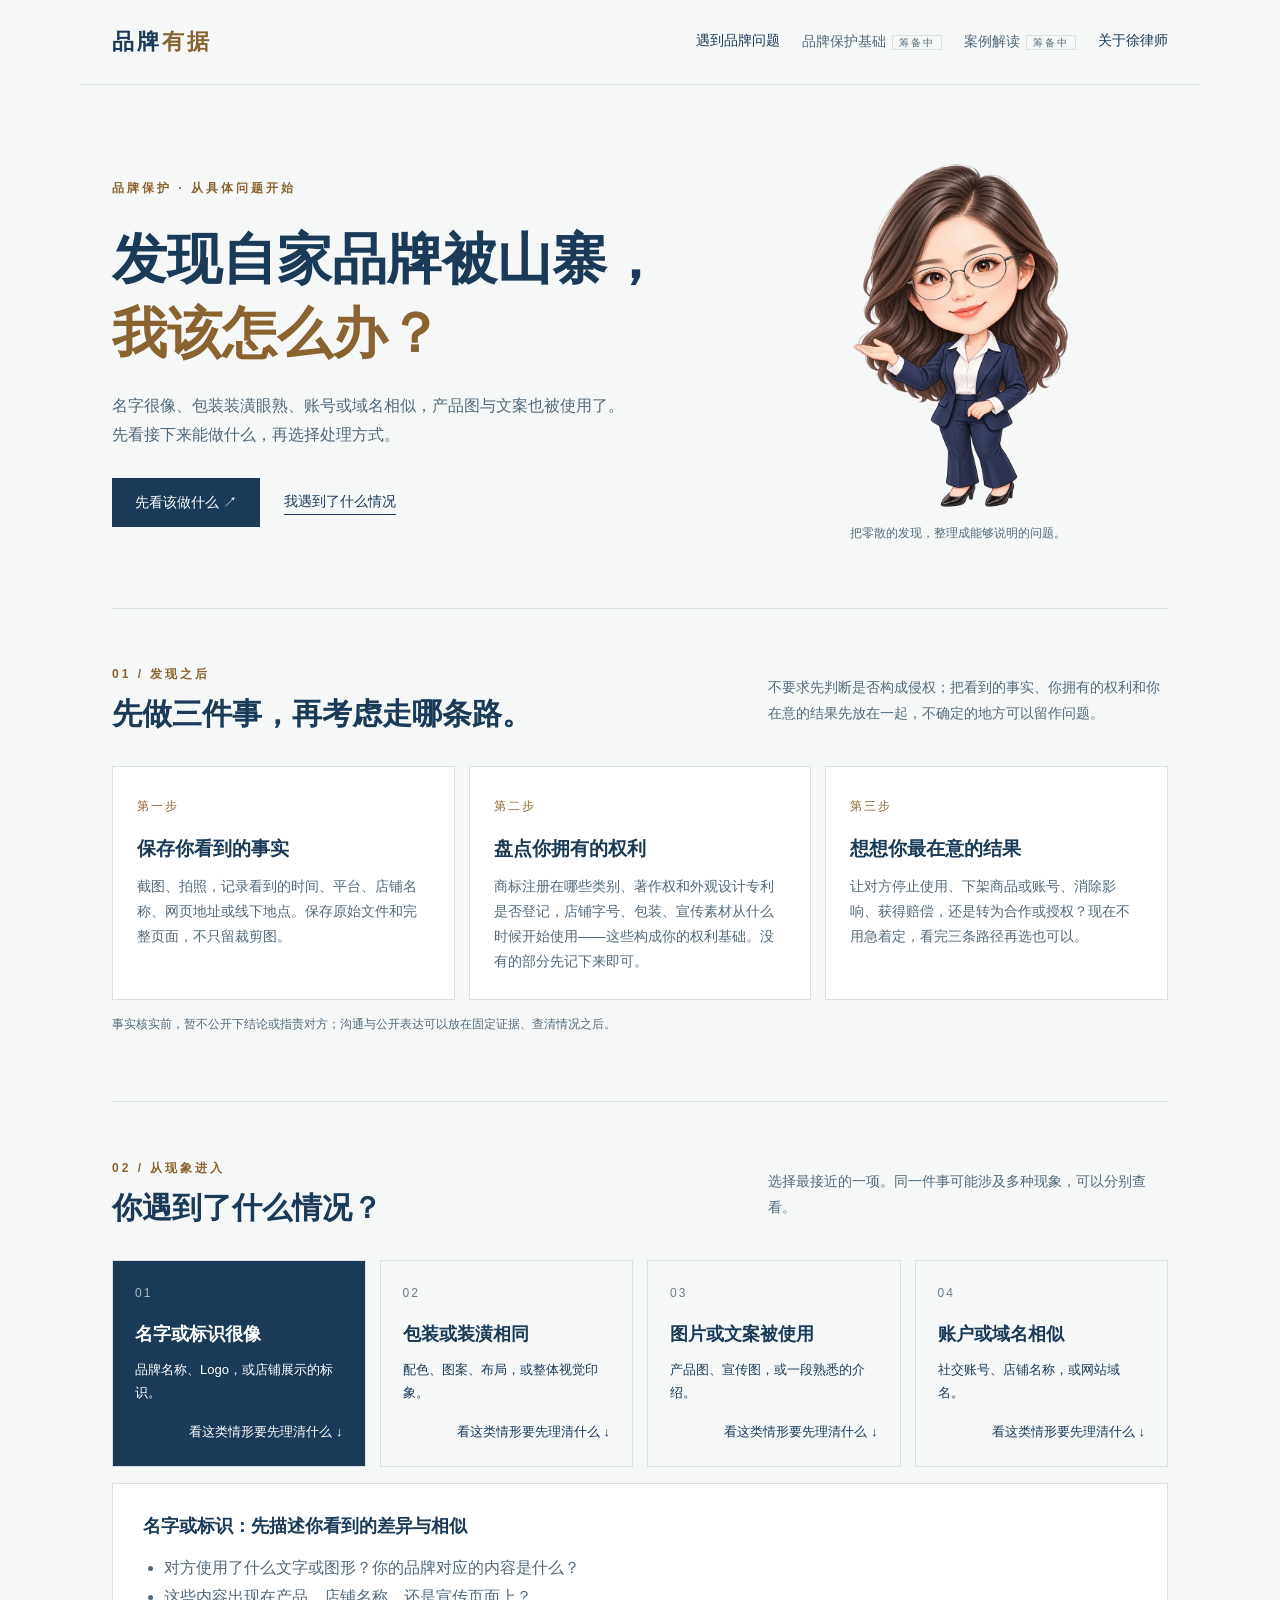
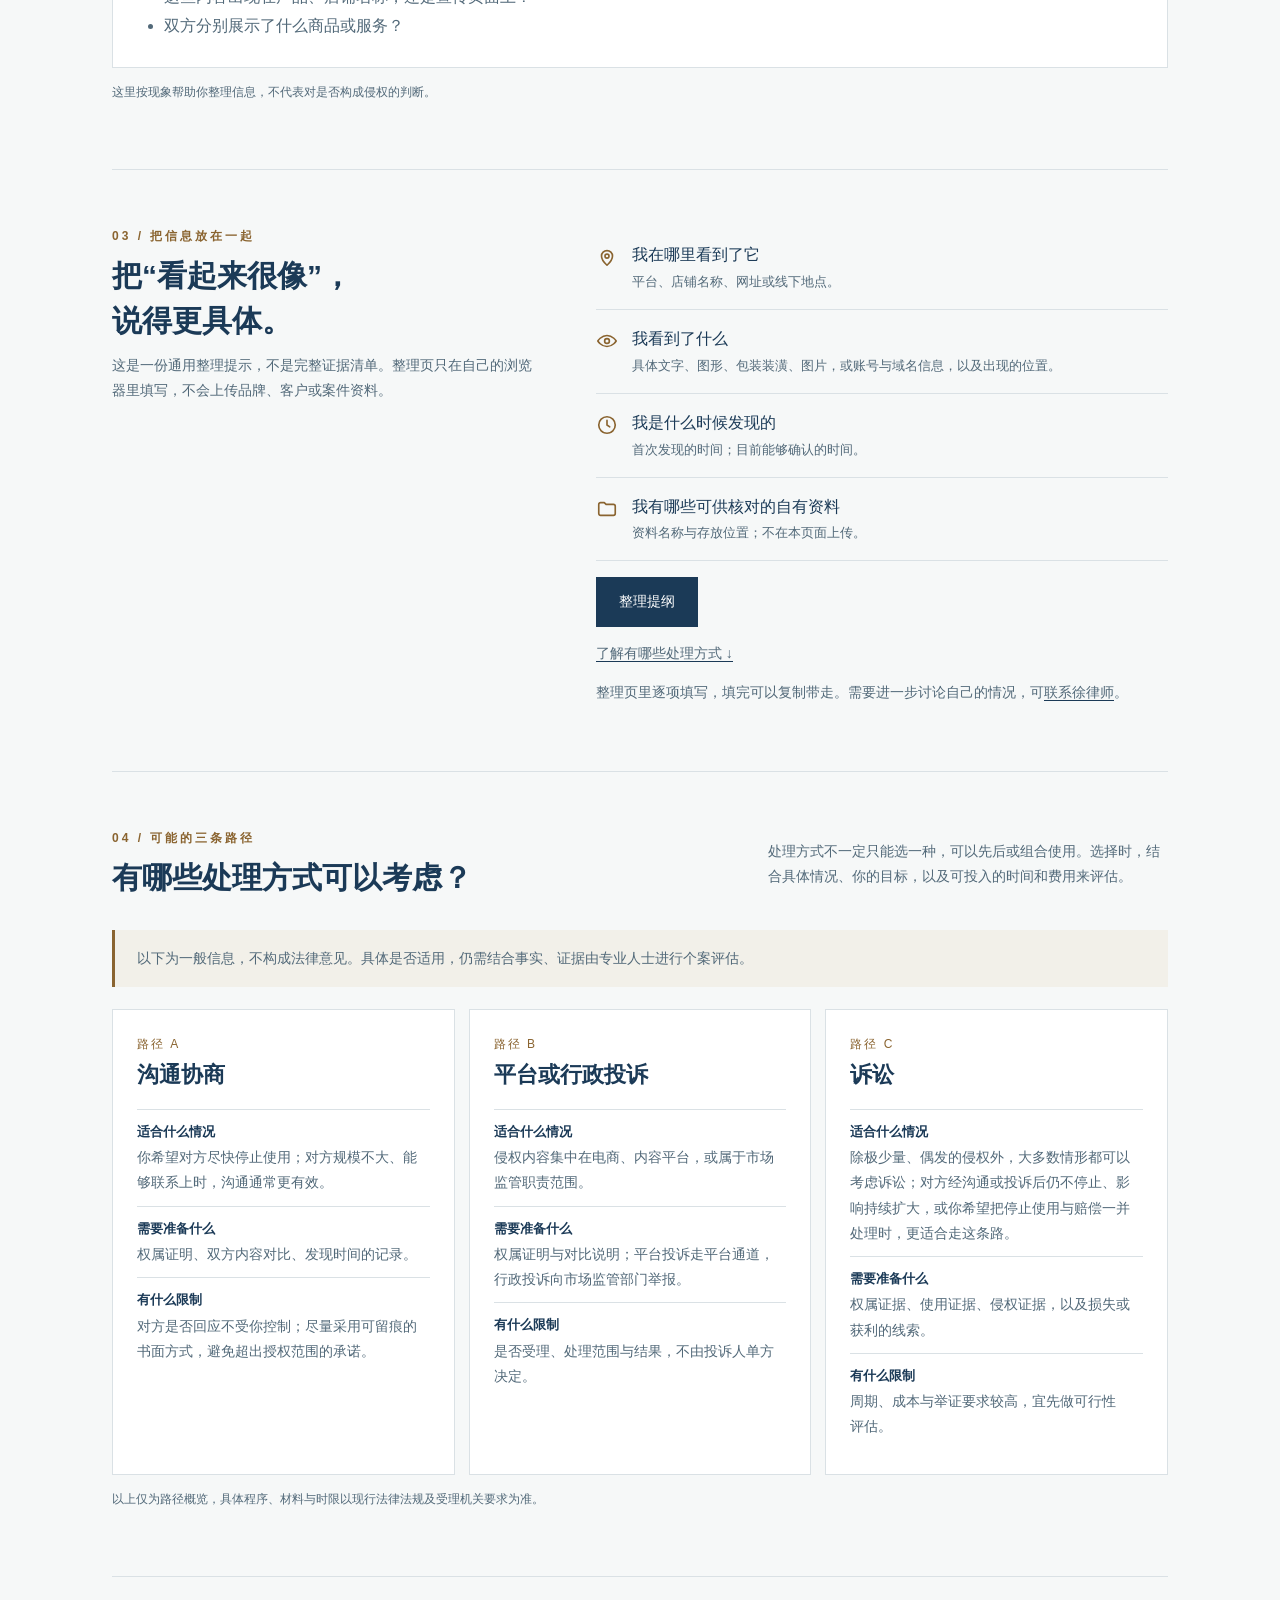
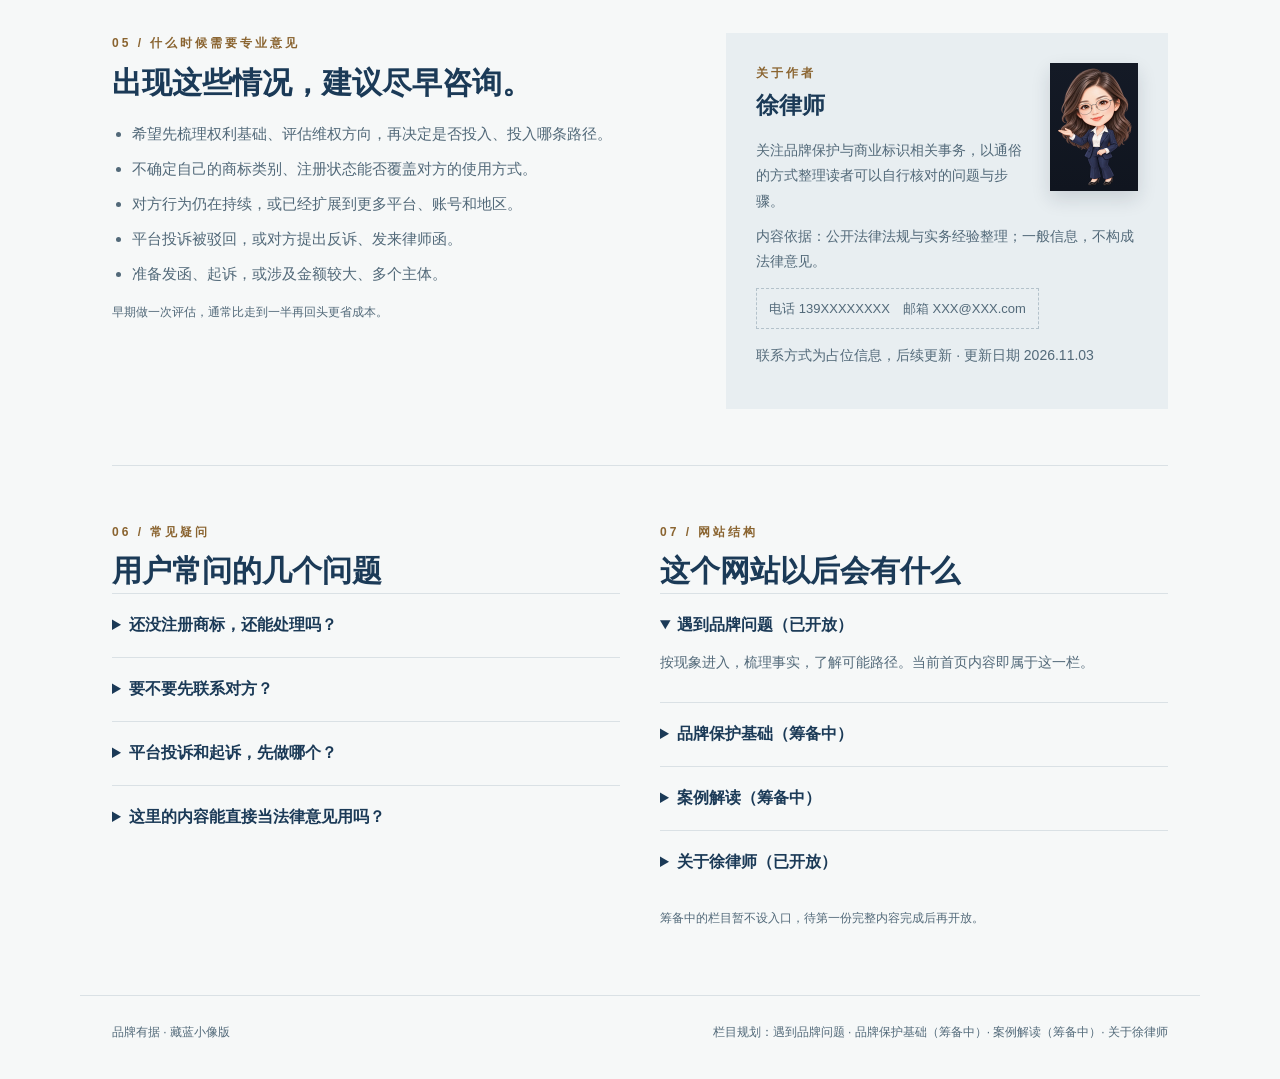
==== b/index.html @ 0e6ad9df "发布品牌有据首页与 A/B 两版" ====
<!doctype html>
<html lang="zh-CN" data-preview-theme="b">
<head>
<meta charset="utf-8"><meta name="viewport" content="width=device-width,initial-scale=1">
<title>品牌有据 · 藏蓝小像版</title>
<meta name="description" content="发现品牌疑似被模仿后，先固定事实、查清权利基础，再了解沟通、投诉与诉讼三条路径，以及何时需要专业意见。">
<link rel="stylesheet" href="../assets/style.css">
<link rel="stylesheet" href="../assets/theme-b.css">
<style>
.hero{position:relative}
.hero::after{content:"";position:absolute;right:4%;top:3%;width:min(46%,540px);aspect-ratio:1;border-radius:50%;background:radial-gradient(circle at 50% 48%,rgba(96,118,104,.18),rgba(96,118,104,.06) 58%,rgba(96,118,104,0) 74%);box-shadow:inset 0 0 0 1px rgba(96,118,104,.13);pointer-events:none}
.hero>div{position:relative;z-index:1}
.hero-figure{display:flex;align-items:flex-start;justify-content:center;gap:24px}
.vertical-motto{writing-mode:vertical-rl;font-family:'SimSun','Songti SC',serif;font-size:14px;letter-spacing:7px;color:var(--soft);opacity:.85;padding-top:18px}
.scroll{position:relative;margin:0;width:100%;max-width:360px;padding:16px 16px 22px;background:linear-gradient(180deg,#efe6d1,#e8dcc3);border:1px solid #cbb994;box-shadow:0 20px 42px rgba(25,61,53,.12)}
.scroll::before,.scroll::after{content:"";position:absolute;left:-11px;right:-11px;height:9px;background:linear-gradient(180deg,#6b5d46,#493e2f);border-radius:1px}
.scroll::before{top:-13px}
.scroll::after{bottom:-13px}
.scroll-art{padding:9px;background:#f8f2e4;border:1px solid rgba(92,74,48,.22);box-shadow:inset 0 0 0 1px rgba(255,255,255,.32)}
.scroll img{display:block;width:100%;height:auto}
.scroll figcaption{font-size:12px;color:#6a5f4c;margin-top:9px;text-align:center;line-height:1.6;letter-spacing:.5px}
.seal{position:absolute;right:-8px;bottom:46px;width:42px;height:42px;background:#a8402f;color:#f7efdf;display:flex;align-items:center;justify-content:center;writing-mode:vertical-rl;font-family:'SimSun',serif;font-size:14px;letter-spacing:2px;line-height:1;transform:rotate(-5deg);box-shadow:inset 0 0 0 2px rgba(247,239,223,.45);opacity:.92}
@media(max-width:700px){
.hero::after{display:none}
.hero-figure{gap:0}
.vertical-motto{display:none}
.scroll{max-width:250px;padding:12px 12px 18px}
.scroll::before,.scroll::after{left:-8px;right:-8px;height:7px}
.scroll::before{top:-10px}
.scroll::after{bottom:-10px}
.scroll-art{padding:7px}
.scroll figcaption{font-size:11px;margin-top:7px}
.seal{width:34px;height:34px;font-size:12px;right:-5px;bottom:38px}
}

/* 一次入场：立轴轻展 → 01 的细线拉开；之后全页静态 */
.hero-figure{filter:drop-shadow(0 18px 30px rgba(25,61,53,.12))}
.scroll{box-shadow:none;animation:unroll .95s ease-in-out both}
.vertical-motto{animation:mottoIn .45s ease-out .55s both}
@keyframes unroll{from{clip-path:inset(-20px -20px 100% -20px)}to{clip-path:inset(-20px)}}
@keyframes mottoIn{from{opacity:0;transform:translateX(6px)}to{opacity:.85;transform:none}}
#first-steps{border-top:0;position:relative}
#first-steps::before{content:"";position:absolute;left:0;right:0;top:0;height:1px;background:var(--line);transform:scaleX(1);transform-origin:left;animation:ruleDraw .55s ease-out .8s both}
@keyframes ruleDraw{from{transform:scaleX(0)}to{transform:scaleX(1)}}

/* B 版章节：沿用最初版的横排编号与栏目名。 */
header,main,footer{max-width:1120px}
.headcol{position:relative}
.secno{display:none}
.eyebrow-no{display:inline}
.section{padding:56px 0}
.sectionhead{margin-bottom:30px}
h2{text-wrap:balance}
.path .criteria li{text-wrap:pretty}
/* 标题首行在窄桌面、宽屏与窄手机上都不折行：左栏固定约 587px */
h1{font-size:clamp(32px,4.3vw,55px)}
@media(max-width:700px){
h1{font-size:clamp(27px,8.3vw,30px)}
}
@media(max-width:700px){
.section{padding:38px 0}
.sectionhead{margin-bottom:24px}
.secno{display:none}
.eyebrow-no{display:inline}
}
@media(prefers-reduced-motion:reduce){
.scroll,.vertical-motto,#first-steps::before{animation:none}
}
@media print{
.scroll{animation:none;clip-path:none}
.vertical-motto{animation:none}
#first-steps::before{animation:none;transform:none}
.about-figure{display:none}
}
/* B 版：保留大头 Q 版比例，以显示高度控制首屏视觉分量。 */
.professional-figure{display:none}
html[data-preview-theme="b"] .hero::after{display:none}
html[data-preview-theme="b"] .hero-figure{display:none}
html[data-preview-theme="b"] .professional-figure{display:flex;flex-direction:column;align-items:center;gap:12px;margin:0;text-align:center}
.professional-figure img{display:block;width:auto;height:350px;max-width:100%;object-fit:contain}
.professional-figure figcaption{max-width:280px;font-size:12px;line-height:1.8;color:var(--soft)}
.about-figure{float:right;width:88px;margin:0 0 15px 18px;padding:4px;background:linear-gradient(180deg,#141a26,#10151f);box-shadow:0 8px 18px rgba(18,37,55,.14)}
.about-figure img{display:block;width:100%;height:auto}
@media(max-width:700px){
  .professional-figure img{height:230px}
  html[data-preview-theme="b"] .professional-figure{gap:8px}
  .professional-figure figcaption{font-size:11px}
  .about-figure{width:72px;margin:0 0 12px 16px}
}
</style>
<noscript><style>.path .needs{display:list-item!important}.pathtoggle{display:none!important}</style></noscript>
</head>
<body id="top" class="has-chapterbar">
<header>
  <a class="logo" href="#top">品牌<i>有据</i></a>
  <nav aria-label="主导航">
    <a class="nav-current" href="#situations">遇到品牌问题</a>
    <span class="navitem">品牌保护基础<span class="tag">筹备中</span></span>
    <span class="navitem">案例解读<span class="tag">筹备中</span></span>
    <a href="#about">关于徐律师</a>
  </nav>
</header>

<main>
<section class="hero">
  <div>
    <div class="eyebrow">品牌保护 · 从具体问题开始</div>
    <h1>发现自家品牌被山寨，<br><span>我该怎么办？</span></h1>
    <p class="intro">名字很像、包装装潢眼熟、账号或域名相似，产品图与文案也被使用了。<br>先看接下来能做什么，再选择处理方式。</p>
    <div class="actions">
      <a class="primary" href="#first-steps">先看该做什么 ↗</a>
      <a class="textlink" href="#situations">我遇到了什么情况</a>
    </div>
  </div>
  <div>
    <figure class="professional-figure">
      <img src="../assets/hero-character-b-glasses-q-v3-preview.webp" width="640" height="960" alt="徐律师的戴眼镜Q版形象，身穿藏蓝职业装，右手掌心向上朝标题方向作引导">
      <figcaption>把零散的发现，整理成能够说明的问题。</figcaption>
    </figure>
    <div class="hero-figure">
      <span class="vertical-motto" aria-hidden="true">先把情况看清楚</span>
      <figure class="scroll">
        <div class="scroll-art">
          <img src="../assets/hero-character-draft.jpg" width="592" height="623" alt="徐律师的Q版形象，托腮坐在书案旁">
        </div>
        <span class="seal" aria-hidden="true">有据</span>
        <figcaption>把零散的发现，整理成能够说明的问题。</figcaption>
      </figure>
    </div>
  </div>
</section>

<nav class="mobilejump" aria-label="页面章节">
  <a href="#first-steps">先做什么</a>
  <a href="#situations">遇到什么</a>
  <a href="#checklist">整理提纲</a>
  <a href="#paths">处理方式</a>
  <a href="#about">联系徐律</a>
</nav>

<section class="section" id="first-steps">
  <div class="sectionhead">
    <div class="headcol"><span class="secno" aria-hidden="true">01</span><div class="eyebrow"><span class="eyebrow-no">01 / </span>发现之后</div><h2>先做三件事，再考虑走哪条路。</h2></div>
    <p>不要求先判断是否构成侵权；把看到的事实、你拥有的权利和你在意的结果先放在一起，不确定的地方可以留作问题。</p>
  </div>
  <div class="steps">
    <div class="step"><span class="num">第一步</span><strong>保存你看到的事实</strong><p>截图、拍照，记录看到的时间、平台、店铺名称、网页地址或线下地点。保存原始文件和完整页面，不只留裁剪图。</p></div>
    <div class="step"><span class="num">第二步</span><strong>盘点你拥有的权利</strong><p>商标注册在哪些类别、著作权和外观设计专利是否登记，店铺字号、包装、宣传素材从什么时候开始使用——这些构成你的权利基础。没有的部分先记下来即可。</p></div>
    <div class="step"><span class="num">第三步</span><strong>想想你最在意的结果</strong><p>让对方停止使用、下架商品或账号、消除影响、获得赔偿，还是转为合作或授权？现在不用急着定，看完三条路径再选也可以。</p></div>
  </div>
  <p class="note">事实核实前，暂不公开下结论或指责对方；沟通与公开表达可以放在固定证据、查清情况之后。</p>
</section>

<section class="section" id="situations">
  <div class="sectionhead">
    <div class="headcol"><span class="secno" aria-hidden="true">02</span><div class="eyebrow"><span class="eyebrow-no">02 / </span>从现象进入</div><h2>你遇到了什么情况？</h2></div>
    <p>选择最接近的一项。同一件事可能涉及多种现象，可以分别查看。</p>
  </div>
  <div class="scenarios" role="group" aria-label="情形选择">
    <button class="scenario" data-key="name" aria-pressed="true" aria-controls="situation-panel"><span class="num">01</span><strong>名字或标识很像</strong><span>品牌名称、Logo，或店铺展示的标识。</span><b>看这类情形要先理清什么 ↓</b></button>
    <button class="scenario" data-key="package" aria-pressed="false" aria-controls="situation-panel"><span class="num">02</span><strong>包装或装潢相同</strong><span>配色、图案、布局，或整体视觉印象。</span><b>看这类情形要先理清什么 ↓</b></button>
    <button class="scenario" data-key="image" aria-pressed="false" aria-controls="situation-panel"><span class="num">03</span><strong>图片或文案被使用</strong><span>产品图、宣传图，或一段熟悉的介绍。</span><b>看这类情形要先理清什么 ↓</b></button>
    <button class="scenario" data-key="account" aria-pressed="false" aria-controls="situation-panel"><span class="num">04</span><strong>账户或域名相似</strong><span>社交账号、店铺名称，或网站域名。</span><b>看这类情形要先理清什么 ↓</b></button>
  </div>
  <div class="panel" id="situation-panel" aria-live="polite">
    <h3 id="panel-title">名字或标识：先描述你看到的差异与相似</h3>
    <ul id="panel-items">
      <li>对方使用了什么文字或图形？你的品牌对应的内容是什么？</li>
      <li>这些内容出现在产品、店铺名称，还是宣传页面上？</li>
      <li>双方分别展示了什么商品或服务？</li>
    </ul>
  </div>
  <p class="note">这里按现象帮助你整理信息，不代表对是否构成侵权的判断。</p>
</section>

<section class="section checklayout" id="checklist">
  <div class="headcol">
    <span class="secno" aria-hidden="true">03</span>
    <div class="eyebrow"><span class="eyebrow-no">03 / </span>把信息放在一起</div>
    <h2>把“看起来很像”，<br>说得更具体。</h2>
    <p>这是一份通用整理提示，不是完整证据清单。整理页只在自己的浏览器里填写，不会上传品牌、客户或案件资料。</p>
  </div>
  <div class="checklist">
    <div class="clue"><svg aria-hidden="true" focusable="false" viewBox="0 0 24 24"><path d="M12 21s-6-5.2-6-10a6 6 0 1 1 12 0c0 4.8-6 10-6 10z"/><circle cx="12" cy="11" r="2.2"/></svg><span>我在哪里看到了它<small>平台、店铺名称、网址或线下地点。</small></span></div>
    <div class="clue"><svg aria-hidden="true" focusable="false" viewBox="0 0 24 24"><path d="M2 12s3.5-6 10-6 10 6 10 6-3.5 6-10 6S2 12 2 12z"/><circle cx="12" cy="12" r="2.6"/></svg><span>我看到了什么<small>具体文字、图形、包装装潢、图片，或账号与域名信息，以及出现的位置。</small></span></div>
    <div class="clue"><svg aria-hidden="true" focusable="false" viewBox="0 0 24 24"><circle cx="12" cy="12" r="9"/><path d="M12 7v5l3 2"/></svg><span>我是什么时候发现的<small>首次发现的时间；目前能够确认的时间。</small></span></div>
    <div class="clue"><svg aria-hidden="true" focusable="false" viewBox="0 0 24 24"><path d="M3 7a2 2 0 0 1 2-2h4l2 2h8a2 2 0 0 1 2 2v8a2 2 0 0 1-2 2H5a2 2 0 0 1-2-2z"/></svg><span>我有哪些可供核对的自有资料<small>资料名称与存放位置；不在本页面上传。</small></span></div>
    <div class="checkactions">
      <a class="primary" href="checklist.html">整理提纲</a>
    </div>
    <p class="note"><a class="textlink" href="#paths">了解有哪些处理方式 ↓</a></p>
    <p class="note">整理页里逐项填写，填完可以复制带走。需要进一步讨论自己的情况，可<a class="textlink" href="#about">联系徐律师</a>。</p>
  </div>
</section>

<section class="section" id="paths">
  <div class="sectionhead">
    <div class="headcol"><span class="secno" aria-hidden="true">04</span><div class="eyebrow"><span class="eyebrow-no">04 / </span>可能的三条路径</div><h2>有哪些处理方式可以考虑？</h2></div>
    <p>处理方式不一定只能选一种，可以先后或组合使用。选择时，结合具体情况、你的目标，以及可投入的时间和费用来评估。</p>
  </div>
  <div class="callout">以下为一般信息，不构成法律意见。具体是否适用，仍需结合事实、证据由专业人士进行个案评估。</div>
  <div class="paths">
    <div class="path">
      <div class="k">路径 A</div><h3>沟通协商</h3>
      <ul class="criteria">
        <li><strong>适合什么情况</strong>你希望对方尽快停止使用；对方规模不大、能够联系上时，沟通通常更有效。</li>
        <li class="needs" id="prep-a"><strong>需要准备什么</strong>权属证明、双方内容对比、发现时间的记录。</li>
        <li><strong>有什么限制</strong>对方是否回应不受你控制；尽量采用可留痕的书面方式，避免超出授权范围的承诺。</li>
      </ul>
      <button class="pathtoggle" type="button" aria-expanded="false" aria-controls="prep-a">查看准备事项</button>
    </div>
    <div class="path">
      <div class="k">路径 B</div><h3>平台或行政投诉</h3>
      <ul class="criteria">
        <li><strong>适合什么情况</strong>侵权内容集中在电商、内容平台，或属于市场监管职责范围。</li>
        <li class="needs" id="prep-b"><strong>需要准备什么</strong>权属证明与对比说明；平台投诉走平台通道，行政投诉向市场监管部门举报。</li>
        <li><strong>有什么限制</strong>是否受理、处理范围与结果，不由投诉人单方决定。</li>
      </ul>
      <button class="pathtoggle" type="button" aria-expanded="false" aria-controls="prep-b">查看准备事项</button>
    </div>
    <div class="path">
      <div class="k">路径 C</div><h3>诉讼</h3>
      <ul class="criteria">
        <li><strong>适合什么情况</strong>除极少量、偶发的侵权外，大多数情形都可以考虑诉讼；对方经沟通或投诉后仍不停止、影响持续扩大，或你希望把停止使用与赔偿一并处理时，更适合走这条路。</li>
        <li class="needs" id="prep-c"><strong>需要准备什么</strong>权属证据、使用证据、侵权证据，以及损失或获利的线索。</li>
        <li><strong>有什么限制</strong>周期、成本与举证要求较高，宜先做可行性评估。</li>
      </ul>
      <button class="pathtoggle" type="button" aria-expanded="false" aria-controls="prep-c">查看准备事项</button>
    </div>
  </div>
  <p class="note">以上仅为路径概览，具体程序、材料与时限以现行法律法规及受理机关要求为准。</p>
</section>

<section class="section lawyer" id="lawyer">
  <div class="headcol">
    <span class="secno" aria-hidden="true">05</span>
    <div class="eyebrow"><span class="eyebrow-no">05 / </span>什么时候需要专业意见</div>
    <h2>出现这些情况，建议尽早咨询。</h2>
    <ul>
      <li>希望先梳理权利基础、评估维权方向，再决定是否投入、投入哪条路径。</li>
      <li>不确定自己的商标类别、注册状态能否覆盖对方的使用方式。</li>
      <li>对方行为仍在持续，或已经扩展到更多平台、账号和地区。</li>
      <li>平台投诉被驳回，或对方提出反诉、发来律师函。</li>
      <li>准备发函、起诉，或涉及金额较大、多个主体。</li>
    </ul>
    <p class="note">早期做一次评估，通常比走到一半再回头更省成本。</p>
  </div>
  <aside class="about" id="about">
    <figure class="about-figure" aria-hidden="true"><img src="../assets/hero-character-b-glasses-q-v3-preview.webp" width="640" height="960" loading="lazy" decoding="async" alt=""></figure>
    <div class="eyebrow">关于作者</div>
    <h3>徐律师</h3>
    <p>关注品牌保护与商业标识相关事务，以通俗的方式整理读者可以自行核对的问题与步骤。</p>
    <p>内容依据：公开法律法规与实务经验整理；一般信息，不构成法律意见。</p>
    <div class="placeholder">电话 139XXXXXXXX　邮箱 XXX@XXX.com</div>
    <p class="note">联系方式为占位信息，后续更新 · 更新日期 2026.11.03</p>
  </aside>
</section>

<section class="section reading" id="faq">
  <div class="headcol">
    <span class="secno" aria-hidden="true">06</span>
    <div class="eyebrow"><span class="eyebrow-no">06 / </span>常见疑问</div>
    <h2>用户常问的几个问题</h2>
    <details><summary>还没注册商标，还能处理吗？</summary><p>可以先固定对方的行为与自己的使用证据。能够主张哪些路径，取决于权利状态和具体事实，建议个案评估后再决定投入。</p></details>
    <details><summary>要不要先联系对方？</summary><p>没有统一答案。先固定证据、弄清权利基础，再决定沟通的方式与顺序，通常比在情绪下先沟通更稳妥。</p></details>
    <details><summary>平台投诉和起诉，先做哪个？</summary><p>不必二选一，也没有固定顺序。平台投诉通常更快，但处理范围有限；诉讼周期更长、成本更高。可以按目标与预算选择，也可以组合使用。</p></details>
    <details><summary>这里的内容能直接当法律意见用吗？</summary><p>不能。这里提供一般信息，用于帮助整理问题；具体判断与行动方案需要结合完整事实与资料。</p></details>
  </div>
  <div class="headcol">
    <span class="secno" aria-hidden="true">07</span>
    <div class="eyebrow"><span class="eyebrow-no">07 / </span>网站结构</div>
    <h2>这个网站以后会有什么</h2>
    <details open><summary>遇到品牌问题（已开放）</summary><p>按现象进入，梳理事实，了解可能路径。当前首页内容即属于这一栏。</p></details>
    <details><summary>品牌保护基础（筹备中）</summary><p>基础概念、日常管理与常见误区，帮助在问题发生前做好准备。</p></details>
    <details><summary>案例解读（筹备中）</summary><p>从公开案例与脱敏事件中理解判断思路，不承担高频资讯更新。</p></details>
    <details><summary>关于徐律师（已开放）</summary><p>作者、专业方向、内容依据与联系方式。</p></details>
    <p class="note">筹备中的栏目暂不设入口，待第一份完整内容完成后再开放。</p>
  </div>
</section>
</main>

<footer>
  <span>品牌有据 · 藏蓝小像版</span>
  <span>栏目规划：遇到品牌问题 · 品牌保护基础（筹备中）· 案例解读（筹备中）· 关于徐律师</span>
</footer>

<script>
const content={
  name:['名字或标识：先描述你看到的差异与相似',['对方使用了什么文字或图形？你的品牌对应的内容是什么？','这些内容出现在产品、店铺名称，还是宣传页面上？','双方分别展示了什么商品或服务？']],
  package:['包装或外观：把具体的相似之处列出来',['你觉得相似的是配色、图案、结构，还是整体布局？','你能否分别找到双方对应的完整展示内容？','相似之处出现在同类产品，还是不同产品上？']],
  image:['图片或文案：被使用的是哪些内容',['你看到的是完整图片、局部裁剪，还是经过修改的版本？','相应图片或文案由谁制作？现有资料能说明哪些情况？','内容出现在哪个页面，周围配有什么说明？']],
  account:['账户或域名：记录名称、平台与地址',['对方使用的账号名称、店铺名称或域名，与你的品牌是什么关系？','该账号或店铺在哪个平台、以什么方式展示和经营？','能否确认账号主体、店铺主体或域名注册信息？']]
};
document.querySelectorAll('.scenario').forEach(button=>button.addEventListener('click',()=>{
  document.querySelectorAll('.scenario').forEach(b=>b.setAttribute('aria-pressed',String(b===button)));
  const [title,items]=content[button.dataset.key];
  document.getElementById('panel-title').textContent=title;
  document.getElementById('panel-items').replaceChildren(...items.map(text=>{const li=document.createElement('li');li.textContent=text;return li;}));
}));
document.querySelectorAll('.pathtoggle').forEach(btn=>btn.addEventListener('click',()=>{
  const open=btn.closest('.path').classList.toggle('open');
  btn.setAttribute('aria-expanded',String(open));
  btn.textContent=open?'收起准备事项':'查看准备事项';
}));
const jumpLinks=[...document.querySelectorAll('.mobilejump a')];
const jumpTargets=jumpLinks.map(a=>document.querySelector(a.getAttribute('href')));
function markJump(){
  const y=scrollY+70;
  let current=-1;
  jumpTargets.forEach((el,i)=>{if(el&&el.getBoundingClientRect().top+scrollY<=y)current=i;});
  jumpLinks.forEach((a,i)=>{
    a.classList.toggle('active',i===current);
    if(i===current)a.setAttribute('aria-current','location');else a.removeAttribute('aria-current');
  });
}
addEventListener('scroll',markJump,{passive:true});
addEventListener('resize',markJump);
markJump();
</script>
</body></html>
---- assets/style.css ----
:root{--paper:#f6f4ee;--ink:#193d35;--soft:#60726a;--line:#d6ddd4;--accent:#bf5e3c;--card:#fffdf7;
--panel:#fff;--illustration:#e6eadd;--illus-shadow:#cbd2c2;--illus-border:#c8d0c4;--rule-soft:#dbe1d5;
--hover:#e9ede2;--about:#e9ede3;--callout:#f0ece2;--draft-bg:#ebe6dc;--draft-ink:#645d51;--placeholder:#b9c2b4}
*{box-sizing:border-box}
html{scroll-behavior:smooth;scroll-padding-top:24px}
body{margin:0;background:var(--paper);color:var(--ink);font-family:'Microsoft YaHei','PingFang SC','Noto Sans SC',sans-serif;line-height:1.8}
a{color:inherit;text-decoration:none}
button,input{font:inherit}
button,a,input{outline-offset:5px}
header{max-width:1200px;margin:auto;padding:22px 32px;display:flex;justify-content:space-between;align-items:center;gap:16px;flex-wrap:wrap;border-bottom:1px solid var(--line)}
.logo{font-size:22px;font-weight:700;letter-spacing:3px}
.logo i{color:var(--accent);font-style:normal}
nav{display:flex;gap:22px;font-size:14px;flex-wrap:wrap;align-items:center}
nav a{border-bottom:1px solid transparent;padding-bottom:2px}
nav a:hover{border-bottom-color:var(--ink)}
.navitem{color:var(--soft);cursor:default}
.tag{font-size:10px;letter-spacing:2px;border:1px solid var(--line);color:var(--soft);padding:1px 6px;margin-left:6px;white-space:nowrap}
main{max-width:1200px;margin:auto;padding:0 32px}
.hero{display:grid;grid-template-columns:1.4fr 1fr;gap:50px;align-items:center;padding:64px 0 56px}
.eyebrow{font-size:12px;letter-spacing:3px;color:var(--accent);font-weight:bold}
h1{font-family:'SimSun','Songti SC','Noto Serif SC',serif;font-size:clamp(35px,4.3vw,60px);font-weight:600;line-height:1.35;letter-spacing:1px;margin:22px 0}
h1 span{color:var(--accent)}
.intro{color:var(--soft);font-size:16px;max-width:560px}
.actions{display:flex;gap:24px;align-items:center;margin-top:28px;flex-wrap:wrap}
.primary{background:var(--ink);color:white;padding:12px 23px;display:inline-block;font-size:14px}
.textlink{font-size:14px;border-bottom:1px solid var(--ink)}
.illustration{position:relative;min-height:310px;background:var(--illustration);padding:30px;display:grid;place-items:center;border-radius:50% 50% 3px 3px}
.sheet{width:235px;background:var(--card);padding:26px;box-shadow:8px 12px 0 var(--illus-shadow);transform:rotate(-5deg);border:1px solid var(--illus-border)}
.sheet small{font-size:10px;letter-spacing:3px}
.sheet strong{display:block;font-family:'SimSun','Songti SC',serif;font-size:28px;margin:12px 0}
.label{display:inline-block;border:1px solid var(--line);padding:3px 10px;font-size:12px;margin:2px 0}
.dots{color:var(--soft);font-size:14px;letter-spacing:6px;margin-top:8px;line-height:1}
.lines{height:45px;margin-top:20px;background:repeating-linear-gradient(transparent 0 12px,var(--rule-soft) 12px 14px)}
.stamp{position:absolute;right:0;bottom:15px;background:var(--accent);color:white;width:110px;height:110px;border-radius:50%;display:grid;place-items:center;text-align:center;line-height:1.5;transform:rotate(10deg);font-family:'SimSun',serif;font-size:22px}
.caption{font-size:12px;color:var(--soft);margin-top:15px}
.section{padding:46px 0;border-top:1px solid var(--line)}
.sectionhead{display:flex;justify-content:space-between;gap:24px;align-items:end;margin-bottom:25px}
h2{font-family:'SimSun','Songti SC','Noto Serif SC',serif;font-size:30px;margin:5px 0 0;line-height:1.5}
h3{font-size:18px}
p{margin:10px 0}
.sectionhead p{font-size:14px;color:var(--soft);max-width:400px}
.steps{display:grid;grid-template-columns:repeat(3,1fr);gap:14px}
.step{background:var(--card);border:1px solid var(--line);padding:24px}
.step .num{font-size:12px;letter-spacing:2px;color:var(--accent)}
.step strong{display:block;font-size:19px;margin:12px 0 8px}
.step p{font-size:14px;color:var(--soft);margin:0}
.scenarios{display:grid;grid-template-columns:repeat(4,1fr);gap:14px}
.scenario{border:1px solid var(--line);background:transparent;text-align:left;padding:22px;cursor:pointer;color:var(--ink);transition:background .15s}
.scenario:hover{background:var(--hover)}
.scenario[aria-pressed=true]{background:var(--ink);color:#fff}
.scenario .num{font-size:12px;opacity:.65;letter-spacing:2px}
.scenario strong{display:block;font-size:18px;margin:14px 0 7px}
.scenario span{font-size:13px;display:block}
.scenario b{display:block;text-align:right;font-weight:400;margin-top:16px;font-size:13px}
.panel{background:var(--panel);border:1px solid var(--line);margin-top:16px;padding:26px 30px}
.panel h3{margin:0 0 12px}
.panel ul{padding-left:21px;color:var(--soft);margin:0}
.note{font-size:12px;color:var(--soft);margin-top:14px}
.checklayout{display:grid;grid-template-columns:1fr 1.35fr;gap:60px}
.checklayout p{color:var(--soft);font-size:14px}
.clue{display:flex;align-items:flex-start;gap:14px;padding:15px 0;border-bottom:1px solid var(--line)}
.clue svg{width:22px;height:22px;flex:0 0 auto;margin-top:5px;color:var(--accent);fill:none;stroke:currentColor;stroke-width:1.8;stroke-linecap:round;stroke-linejoin:round}
.clue small{display:block;color:var(--soft)}
.status{font-size:13px;margin:10px 0 0;color:var(--accent);min-height:1.2em}
.checkactions{display:flex;align-items:center;gap:16px;flex-wrap:wrap;margin-top:16px}
.checkactions .primary{border:0;cursor:pointer}
.linklike{background:none;border:0;padding:0;color:var(--soft);font-size:13px;text-decoration:underline;cursor:pointer}
.copybox{width:100%;margin-top:14px;min-height:180px;padding:12px;border:1px solid var(--line);background:var(--card);color:var(--ink);font-size:13px;line-height:1.7;resize:vertical}
.filltable{width:100%;border-collapse:collapse;margin-top:22px}
.filltable th,.filltable td{border-top:1px solid var(--line);padding:14px 12px;vertical-align:top;text-align:left}
.filltable thead th{font-size:13px;color:var(--soft);font-weight:600;border-bottom:1px solid var(--line)}
.filltable tbody th{width:36%;font-weight:600;font-size:15px}
.filltable tbody th small{display:block;color:var(--soft);font-size:12px;font-weight:400;margin-top:4px}
.filltable textarea{width:100%;min-height:64px;padding:9px 11px;border:1px solid var(--line);background:var(--card);color:var(--ink);font:inherit;line-height:1.7;resize:vertical}
.subpage{max-width:760px;margin:auto;padding:0 32px}
.subpage h1{font-size:clamp(28px,4vw,42px);line-height:1.4;margin:18px 0 14px}
.secondary{border:1px solid var(--ink);padding:11px 22px;display:inline-block;font-size:14px;color:var(--ink)}
.callout{border-left:3px solid var(--accent);background:var(--callout);padding:16px 22px;font-size:14px;color:var(--soft)}
.paths{display:grid;grid-template-columns:repeat(3,1fr);gap:14px;margin-top:22px}
.path{background:var(--card);border:1px solid var(--line);padding:24px}
.path h3{font-family:'SimSun','Songti SC',serif;margin:0 0 4px;font-size:22px}
.path .k{font-size:12px;color:var(--accent);letter-spacing:2px}
.path ul{padding-left:18px;margin:10px 0 0;font-size:14px;color:var(--soft)}
.path ul.criteria{padding-left:0;list-style:none;margin:14px 0 0}
.path ul.criteria li{margin:0;padding:10px 0;border-top:1px solid var(--line)}
.path ul.criteria strong{display:block;color:var(--ink);font-size:13px;font-weight:600;margin-bottom:2px}
.path li{margin:5px 0}
.path p{font-size:14px;color:var(--soft);margin:6px 0}
.lawyer{display:grid;grid-template-columns:1.3fr 1fr;gap:40px;align-items:start}
.lawyer ul{padding-left:20px;color:var(--soft);font-size:15px}
.lawyer li{margin:8px 0}
.reading{display:grid;grid-template-columns:1fr 1fr;gap:40px}
.reading details{border-top:1px solid var(--line);padding:17px 0}
.reading summary{cursor:pointer;font-weight:600}
.reading details p{font-size:14px;color:var(--soft)}
.about{background:var(--about);padding:30px;align-self:start}
.about h3{font-family:'SimSun','Songti SC',serif;font-size:23px;margin:0 0 12px}
.about p{font-size:14px;color:var(--soft)}
.placeholder{border:1px dashed var(--placeholder);padding:8px 12px;font-size:13px;color:var(--soft);display:inline-block;margin-top:4px}
.placeholder a{color:inherit;text-decoration:underline;text-underline-offset:2px}
footer{max-width:1200px;margin:auto;padding:26px 32px 35px;display:flex;justify-content:space-between;gap:20px;flex-wrap:wrap;border-top:1px solid var(--line);font-size:12px;color:var(--soft)}
.draft{padding:7px 15px;background:var(--draft-bg);text-align:center;font-size:12px;color:var(--draft-ink)}
@media(max-width:1000px){.scenarios,.steps,.paths{grid-template-columns:repeat(2,1fr)}}
@media(max-width:700px){
.filltable thead{display:none}
.filltable tbody th,.filltable tbody td{display:block;width:auto}
.filltable tbody th{border-top:1px solid var(--line);padding-bottom:6px}
.filltable tbody td{border-top:0;padding-top:0;padding-bottom:16px}
h1{font-size:30px;letter-spacing:0}
header{padding:18px 20px;gap:10px}
nav{gap:14px;font-size:13px;width:100%}
main{padding:0 20px}
.hero{grid-template-columns:1fr;padding:36px 0;gap:25px}
.illustration{min-height:250px;max-width:330px;width:100%;margin:auto}
.sheet{width:200px;padding:20px}
.stamp{width:90px;height:90px;font-size:18px}
.sectionhead{display:block}
.scenarios,.steps,.paths{grid-template-columns:1fr}
.scenario{padding:18px 22px}
.scenario strong{margin:8px 0}
.scenario b{margin:0}
.checklayout,.lawyer,.reading{grid-template-columns:1fr;gap:24px}
.section{padding:34px 0}
.panel{padding:20px}
footer{display:block;padding:24px 20px}
h2{font-size:26px}
}
@media(prefers-reduced-motion:reduce){html{scroll-behavior:auto}*{transition:none!important}}
@media print{header,nav,.illustration,.actions,.scenario,.draft,footer{display:none}.hero{display:block;padding:15px 0}main{padding:0}.section{padding:15px 0}.checklayout,.lawyer,.reading{display:block}body{background:white}h1{font-size:28px}}

.mobilejump{display:none}
.pathtoggle{display:none}
@media(max-width:700px){
html{scroll-padding-top:0}
.mobilejump{display:flex;position:fixed;left:0;right:0;bottom:0;z-index:60;height:calc(44px + env(safe-area-inset-bottom));padding-bottom:env(safe-area-inset-bottom);background:var(--paper);border-top:1px solid var(--line)}
.mobilejump a{flex:1;display:flex;align-items:center;justify-content:center;font-size:13px;white-space:nowrap;color:var(--soft);border-bottom:2px solid transparent}
.mobilejump a.active{color:var(--accent);border-bottom-color:var(--accent);font-weight:700}
.section,#about{scroll-margin-top:0}
.has-chapterbar{padding-bottom:calc(44px + env(safe-area-inset-bottom))}
.hero{padding:28px 0 30px}
.illustration{min-height:150px;padding:10px;max-width:300px}
.sheet{width:150px;padding:8px 10px;line-height:1.4;box-shadow:4px 5px 0 var(--illus-shadow)}
.sheet small{font-size:7px;line-height:1.6;letter-spacing:1.5px}
.sheet strong{font-size:16px;line-height:1.35;margin:5px 0}
.label{padding:1px 3px;font-size:9px;line-height:1.4;margin:0}
.dots{display:none}
.lines{display:none}
.stamp{width:52px;height:52px;font-size:10px;bottom:2px;line-height:1.35}
.path:not(.open) .needs{display:none}
.pathtoggle{display:flex;align-items:center;width:100%;min-height:44px;margin-top:6px;padding:0;background:none;border:0;color:var(--ink);font-size:14px;text-align:left;text-decoration:underline;cursor:pointer}
header{gap:10px;padding:14px 20px}
.logo{line-height:1.2}
nav{gap:14px;font-size:13px;width:auto}
.nav-current,.navitem{display:none}
}
---- assets/theme-b.css ----
:root{
--paper:#f6f8f8;--ink:#1b3a57;--soft:#526979;--accent:#8a6430;--line:#dae1e5;--card:#ffffff;
--panel:#ffffff;--illustration:#e5ebee;--illus-shadow:#c7d2d8;--illus-border:#c2cdd4;--rule-soft:#d8e0e5;
--hover:#e8eef1;--about:#e8eef1;--callout:#f2f0e9;--draft-bg:#e9edf0;--draft-ink:#4f5d68;--placeholder:#b4c2cb}

h1,h2,.sheet strong,.path h3,.about h3,.stamp{font-family:'Microsoft YaHei','PingFang SC','Noto Sans SC',sans-serif}
h1{font-weight:700;letter-spacing:0}
h2{font-weight:700;letter-spacing:0}
.path h3,.about h3,.sheet strong{font-weight:700}
.illustration{border-radius:3px}
@media(min-width:701px){
.hero{padding:76px 0 64px}
.section{padding:54px 0}
}
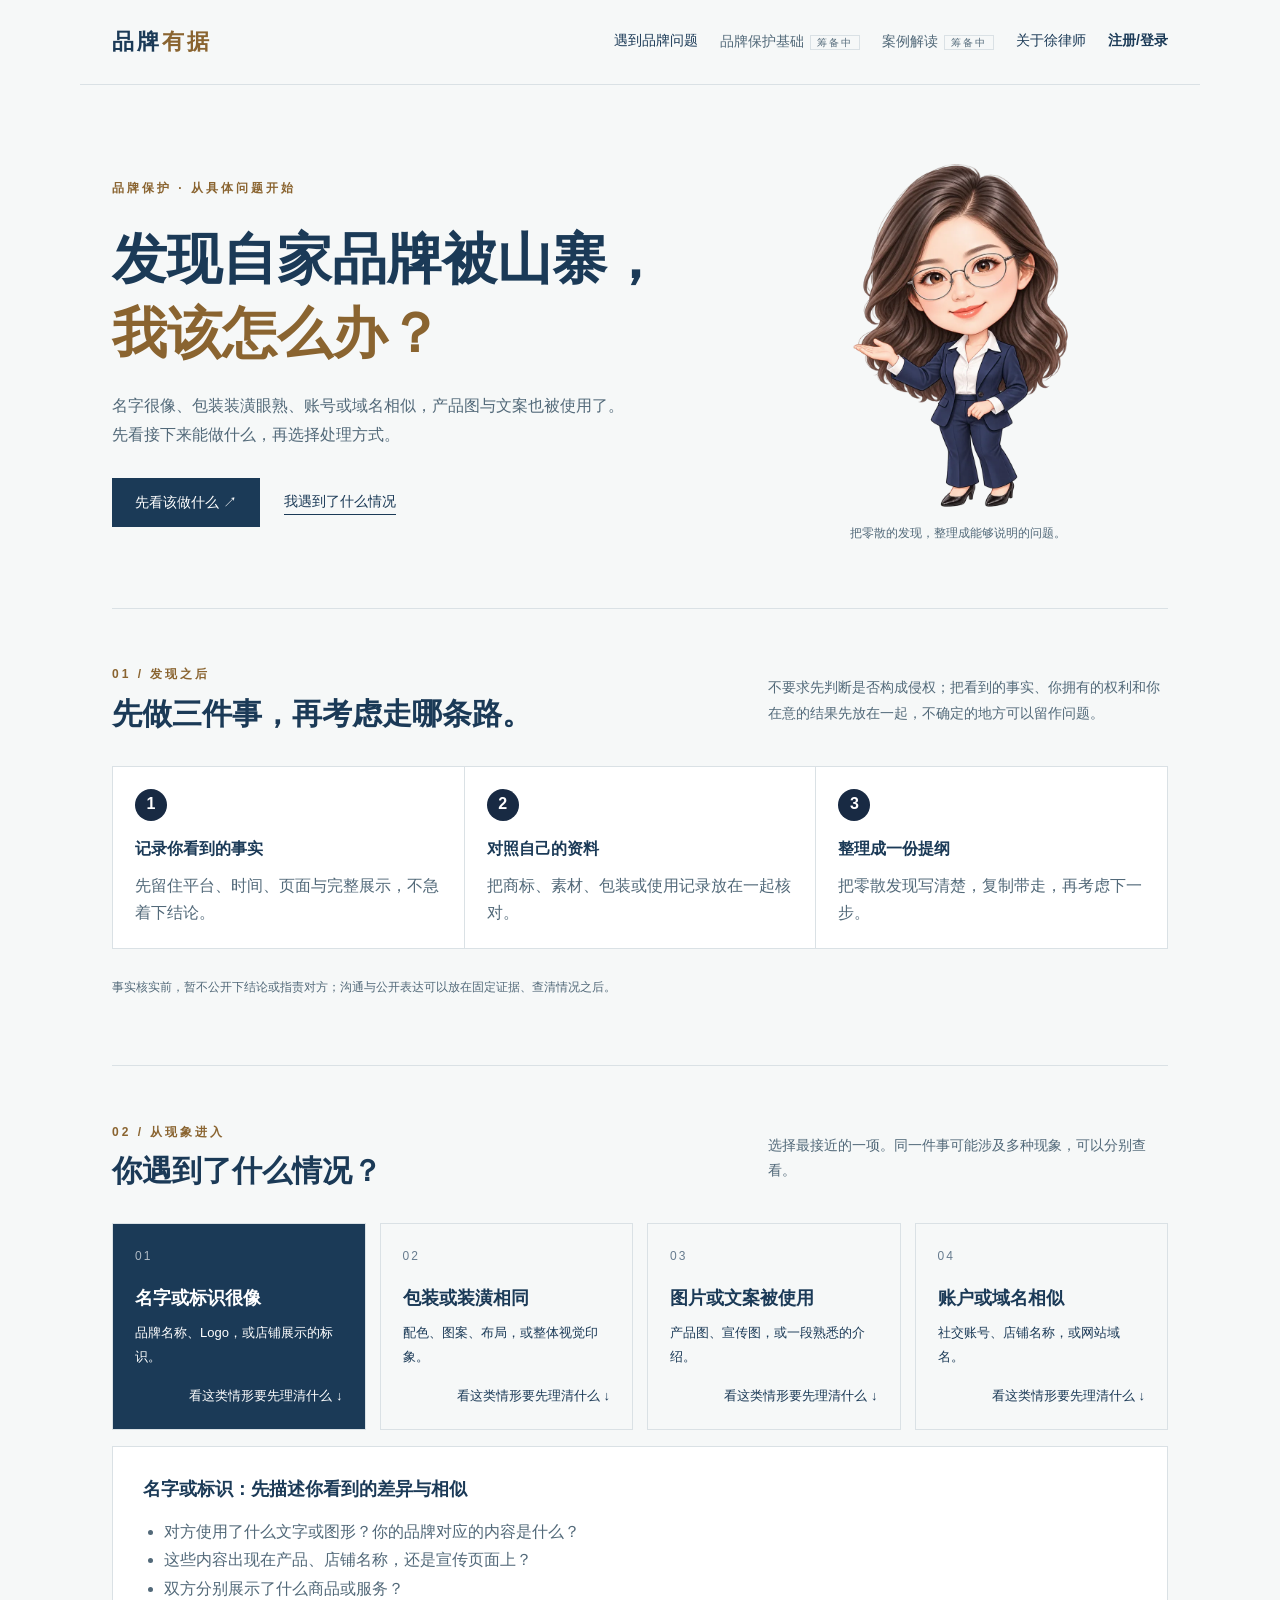
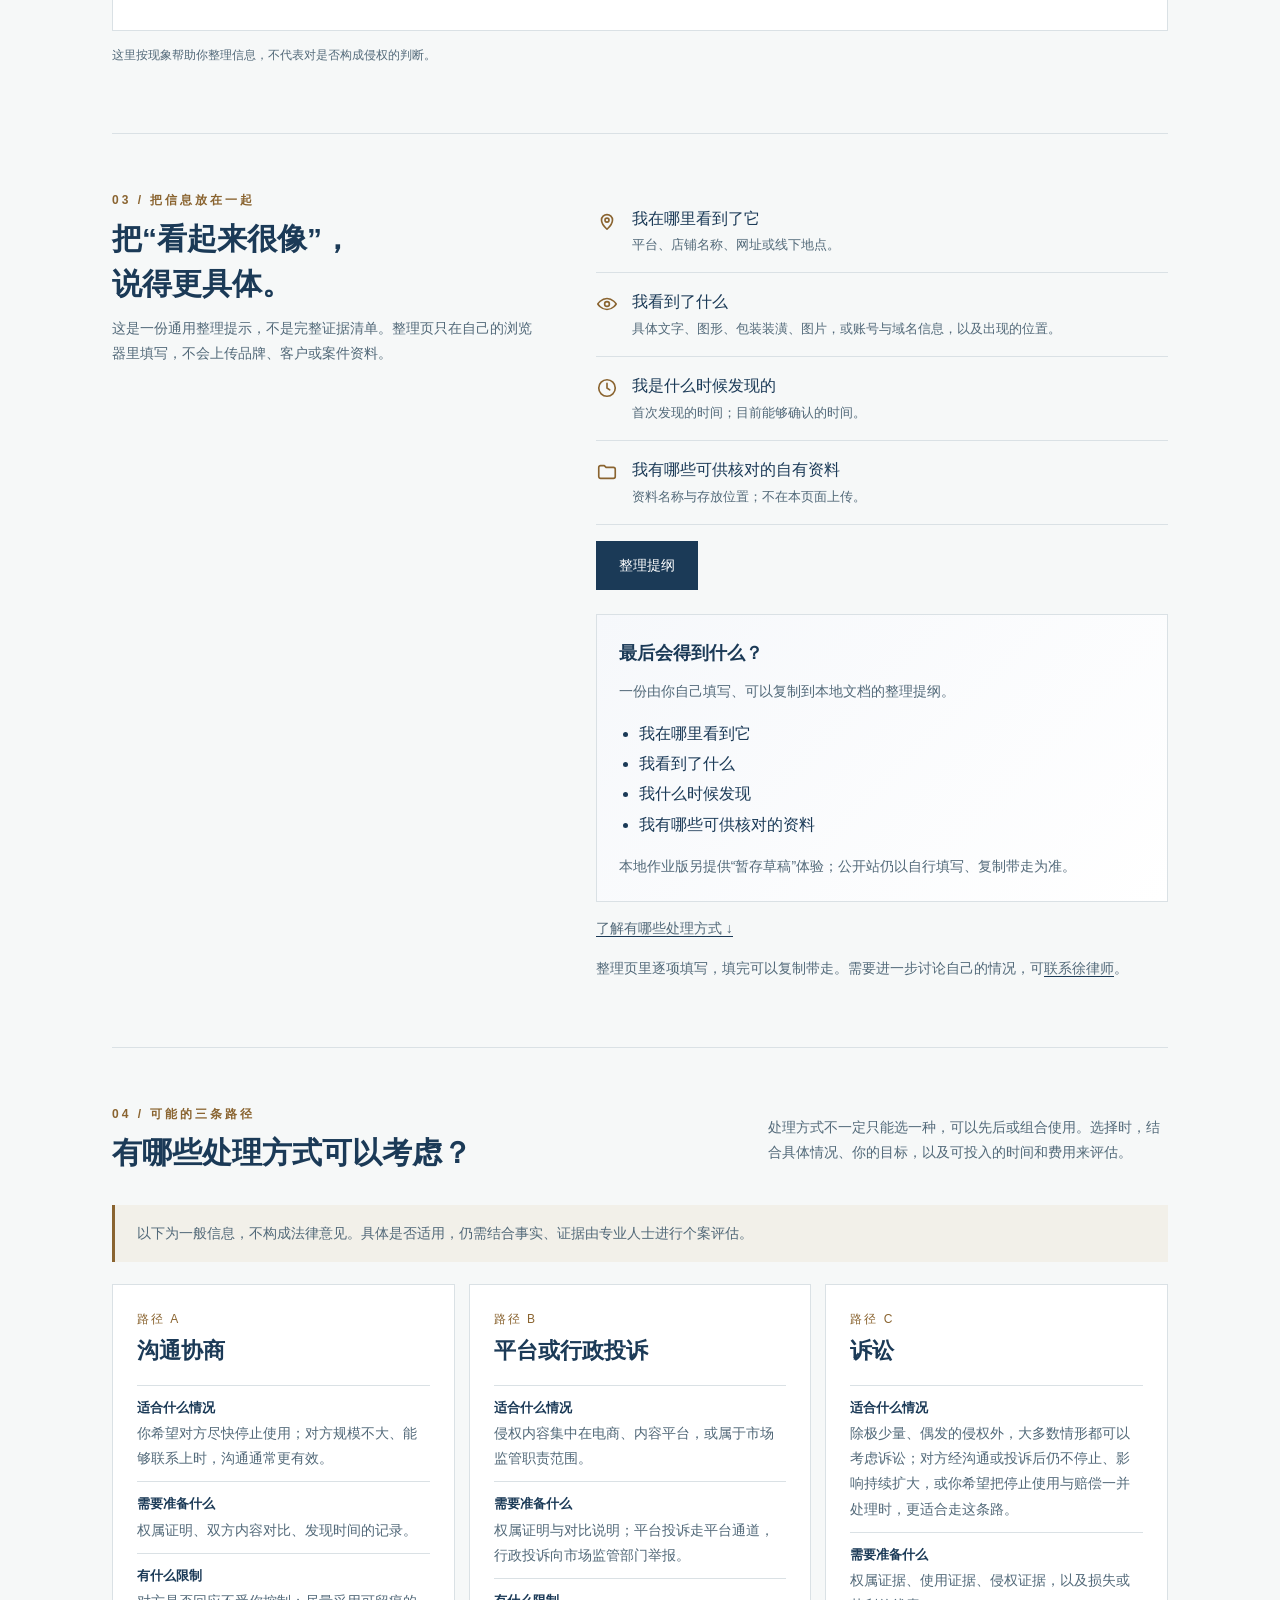
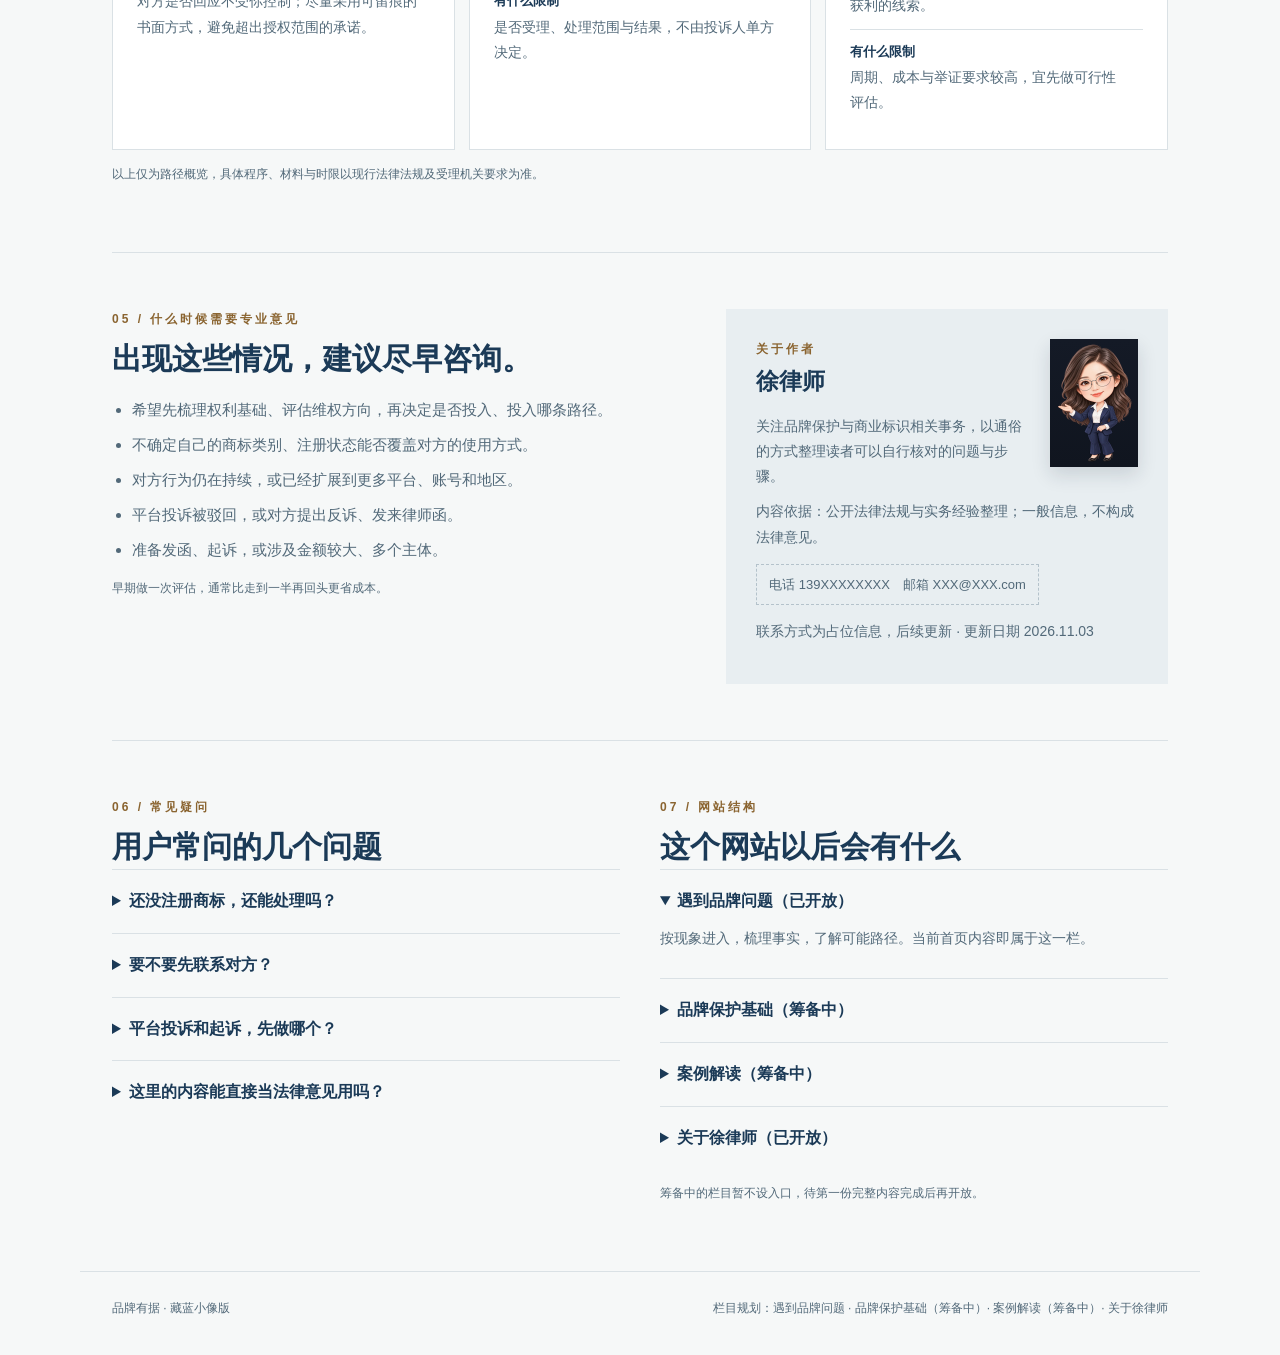
==== commit 0ff43069: "新增登录原型与确认密码校验" ====
--- a/b/index.html
+++ b/b/index.html
@@ -6,6 +6,7 @@
 <meta name="description" content="发现品牌疑似被模仿后，先固定事实、查清权利基础，再了解沟通、投诉与诉讼三条路径，以及何时需要专业意见。">
 <link rel="stylesheet" href="../assets/style.css">
 <link rel="stylesheet" href="../assets/theme-b.css">
+<link rel="stylesheet" href="../assets/local-prototype.css">
 <style>
 .hero{position:relative}
 .hero::after{content:"";position:absolute;right:4%;top:3%;width:min(46%,540px);aspect-ratio:1;border-radius:50%;background:radial-gradient(circle at 50% 48%,rgba(96,118,104,.18),rgba(96,118,104,.06) 58%,rgba(96,118,104,0) 74%);box-shadow:inset 0 0 0 1px rgba(96,118,104,.13);pointer-events:none}
@@ -98,6 +99,13 @@
     <span class="navitem">品牌保护基础<span class="tag">筹备中</span></span>
     <span class="navitem">案例解读<span class="tag">筹备中</span></span>
     <a href="#about">关于徐律师</a>
+    <span class="account-menu" data-account-menu>
+      <a class="account-link" data-login-link href="login.html">注册/登录</a>
+      <button class="account-trigger hidden" data-account-trigger type="button" aria-expanded="false"></button>
+      <span class="account-dropdown hidden" data-account-panel>
+        <a href="#about">联系徐律师</a><button type="button" data-logout-button>退出登录</button>
+      </span>
+    </span>
   </nav>
 </header>
 
@@ -143,10 +151,10 @@
     <div class="headcol"><span class="secno" aria-hidden="true">01</span><div class="eyebrow"><span class="eyebrow-no">01 / </span>发现之后</div><h2>先做三件事，再考虑走哪条路。</h2></div>
     <p>不要求先判断是否构成侵权；把看到的事实、你拥有的权利和你在意的结果先放在一起，不确定的地方可以留作问题。</p>
   </div>
-  <div class="steps">
-    <div class="step"><span class="num">第一步</span><strong>保存你看到的事实</strong><p>截图、拍照，记录看到的时间、平台、店铺名称、网页地址或线下地点。保存原始文件和完整页面，不只留裁剪图。</p></div>
-    <div class="step"><span class="num">第二步</span><strong>盘点你拥有的权利</strong><p>商标注册在哪些类别、著作权和外观设计专利是否登记，店铺字号、包装、宣传素材从什么时候开始使用——这些构成你的权利基础。没有的部分先记下来即可。</p></div>
-    <div class="step"><span class="num">第三步</span><strong>想想你最在意的结果</strong><p>让对方停止使用、下架商品或账号、消除影响、获得赔偿，还是转为合作或授权？现在不用急着定，看完三条路径再选也可以。</p></div>
+  <div class="journey" aria-label="整理路径">
+    <div class="journey-step"><i>1</i><b>记录你看到的事实</b><span>先留住平台、时间、页面与完整展示，不急着下结论。</span></div>
+    <div class="journey-step"><i>2</i><b>对照自己的资料</b><span>把商标、素材、包装或使用记录放在一起核对。</span></div>
+    <div class="journey-step"><i>3</i><b>整理成一份提纲</b><span>把零散发现写清楚，复制带走，再考虑下一步。</span></div>
   </div>
   <p class="note">事实核实前，暂不公开下结论或指责对方；沟通与公开表达可以放在固定证据、查清情况之后。</p>
 </section>
@@ -187,6 +195,12 @@
     <div class="clue"><svg aria-hidden="true" focusable="false" viewBox="0 0 24 24"><path d="M3 7a2 2 0 0 1 2-2h4l2 2h8a2 2 0 0 1 2 2v8a2 2 0 0 1-2 2H5a2 2 0 0 1-2-2z"/></svg><span>我有哪些可供核对的自有资料<small>资料名称与存放位置；不在本页面上传。</small></span></div>
     <div class="checkactions">
       <a class="primary" href="checklist.html">整理提纲</a>
+    </div>
+    <div class="outline-preview">
+      <h3>最后会得到什么？</h3>
+      <p>一份由你自己填写、可以复制到本地文档的整理提纲。</p>
+      <ul><li>我在哪里看到它</li><li>我看到了什么</li><li>我什么时候发现</li><li>我有哪些可供核对的资料</li></ul>
+      <p class="note">本地作业版另提供“暂存草稿”体验；公开站仍以自行填写、复制带走为准。</p>
     </div>
     <p class="note"><a class="textlink" href="#paths">了解有哪些处理方式 ↓</a></p>
     <p class="note">整理页里逐项填写，填完可以复制带走。需要进一步讨论自己的情况，可<a class="textlink" href="#about">联系徐律师</a>。</p>
@@ -284,6 +298,7 @@
   <span>栏目规划：遇到品牌问题 · 品牌保护基础（筹备中）· 案例解读（筹备中）· 关于徐律师</span>
 </footer>
 
+<script src="../assets/local-auth.js"></script>
 <script>
 const content={
   name:['名字或标识：先描述你看到的差异与相似',['对方使用了什么文字或图形？你的品牌对应的内容是什么？','这些内容出现在产品、店铺名称，还是宣传页面上？','双方分别展示了什么商品或服务？']],
@@ -316,5 +331,6 @@
 addEventListener('scroll',markJump,{passive:true});
 addEventListener('resize',markJump);
 markJump();
+updateLocalAccountLink();
 </script>
 </body></html>
--- a/assets/local-prototype.css
+++ b/assets/local-prototype.css
@@ -0,0 +1,9 @@
+.prototype-note{margin:18px 0;padding:12px 14px;border-left:3px solid var(--accent,#a8402f);background:#f4f1eb;color:var(--ink,#172235);font-size:14px;line-height:1.7}
+.account-link{font-weight:700;color:var(--ink,#172235)}
+.account-menu{position:relative;display:inline-flex;align-items:center}.account-trigger{border:0;background:transparent;color:#182a43;font:inherit;font-weight:800;cursor:pointer}.account-trigger::after{content:'⌄';margin-left:6px;color:#9a7135;font-size:14px}.account-dropdown{position:absolute;z-index:10;right:0;top:calc(100% + 10px);min-width:136px;padding:7px;background:#fff;border:1px solid #d7dfe7;box-shadow:0 10px 24px rgba(18,37,55,.14)}.account-dropdown a,.account-dropdown button{display:block;width:100%;padding:9px 10px;border:0;background:#fff;color:#263d59;text-align:left;font:inherit;font-size:14px;cursor:pointer;white-space:nowrap}.account-dropdown a:hover,.account-dropdown button:hover{background:#f1f4f7}.account-menu:not(.open) .account-dropdown{display:none}
+.journey{display:grid;grid-template-columns:repeat(3,1fr);gap:1px;margin:28px 0;background:var(--line,#d7dbe0);border:1px solid var(--line,#d7dbe0)}
+.journey-step{padding:22px;background:#fff}.journey-step b{display:block;margin-bottom:8px;font-size:16px}.journey-step span{display:block;color:var(--soft,#586577);line-height:1.7}.journey-step i{display:grid;place-items:center;width:32px;height:32px;margin-bottom:14px;border-radius:50%;background:#182a43;color:#fff;font-style:normal;font-weight:700}
+.outline-preview{margin-top:24px;padding:22px;border:1px solid var(--line,#d7dbe0);background:linear-gradient(135deg,#f6f8fb,#fff)}.outline-preview h3{margin:0 0 8px}.outline-preview ul{margin:14px 0;padding-left:20px;line-height:1.9}.outline-preview .note{margin-bottom:0}
+.auth-page{min-height:100vh;background:linear-gradient(120deg,#16283e 0 16%,#edf0ed 16% 84%,#dce7e3 84%);display:grid;place-items:center;padding:28px}.auth-shell{width:min(100%,680px)}.auth-card{padding:46px 58px 28px;border-radius:20px;background:#fff;box-shadow:0 26px 70px rgba(9,22,37,.28)}.brand-lockup{display:inline-block;color:#182a43;font-size:34px;font-weight:800;letter-spacing:-2px;text-decoration:none}.brand-lockup i{color:#a8402f;font-style:normal}.auth-copy{margin:46px 0 24px}.auth-copy h1{margin:7px 0 10px;font-size:28px}.auth-copy p{margin:0;color:#536174;line-height:1.75}.auth-tabs{display:grid;grid-template-columns:1fr 1fr;gap:0;margin:0 0 22px;padding:5px;border-radius:12px;background:#edf0f3}.auth-tab{border:0;border-radius:8px;padding:14px 16px;background:transparent;color:#687484;font:inherit;font-size:18px;font-weight:700;cursor:pointer}.auth-tab.active{background:#fff;color:#182a43;box-shadow:0 2px 8px rgba(18,37,55,.08)}.auth-form{display:grid;gap:18px}.auth-form label{display:grid;gap:8px;color:#182a43;font-size:16px;font-weight:700}.auth-form input{width:100%;padding:16px;border:1px solid #c7d0db;border-radius:8px;background:#fff;color:#182a43;font:inherit;font-size:17px}.auth-form input:focus{outline:3px solid rgba(168,64,47,.18);border-color:#a8402f}.auth-submit{border:0;border-radius:8px;padding:16px;background:#182a43;color:#fff;font:inherit;font-size:18px;font-weight:700;cursor:pointer}.auth-submit:hover{background:#23476b}.auth-message{min-height:24px;margin:0 0 10px;color:#9f2017;font-weight:700}.auth-message.success{color:#176941}.auth-footer{display:flex;gap:8px;justify-content:center;margin:34px 0 0;color:#748092;font-size:13px}.auth-footer a{color:#365d85;font-weight:700}.hidden{display:none!important}
+.draft-summary{padding:24px;border:1px solid var(--line,#d7dbe0);background:#fff}.draft-summary dl{display:grid;grid-template-columns:130px 1fr;gap:12px;margin:20px 0}.draft-summary dt{font-weight:700}.draft-summary dd{margin:0;white-space:pre-wrap}.local-actions{display:flex;gap:12px;align-items:center;flex-wrap:wrap;margin-top:22px}.secondary-button{padding:11px 16px;border:1px solid #182a43;background:#fff;color:#182a43;font:inherit;font-weight:700;cursor:pointer}
+@media (max-width:680px){.journey{grid-template-columns:1fr}.draft-summary dl{grid-template-columns:1fr;gap:4px}.draft-summary dd{margin-bottom:12px}.auth-page{padding:16px;background:#edf0ed}.auth-card{padding:32px 24px 24px;border-radius:14px}.brand-lockup{font-size:30px}.auth-copy{margin:34px 0 20px}.auth-copy h1{font-size:24px}.auth-tab{font-size:16px}.auth-footer{flex-wrap:wrap}}
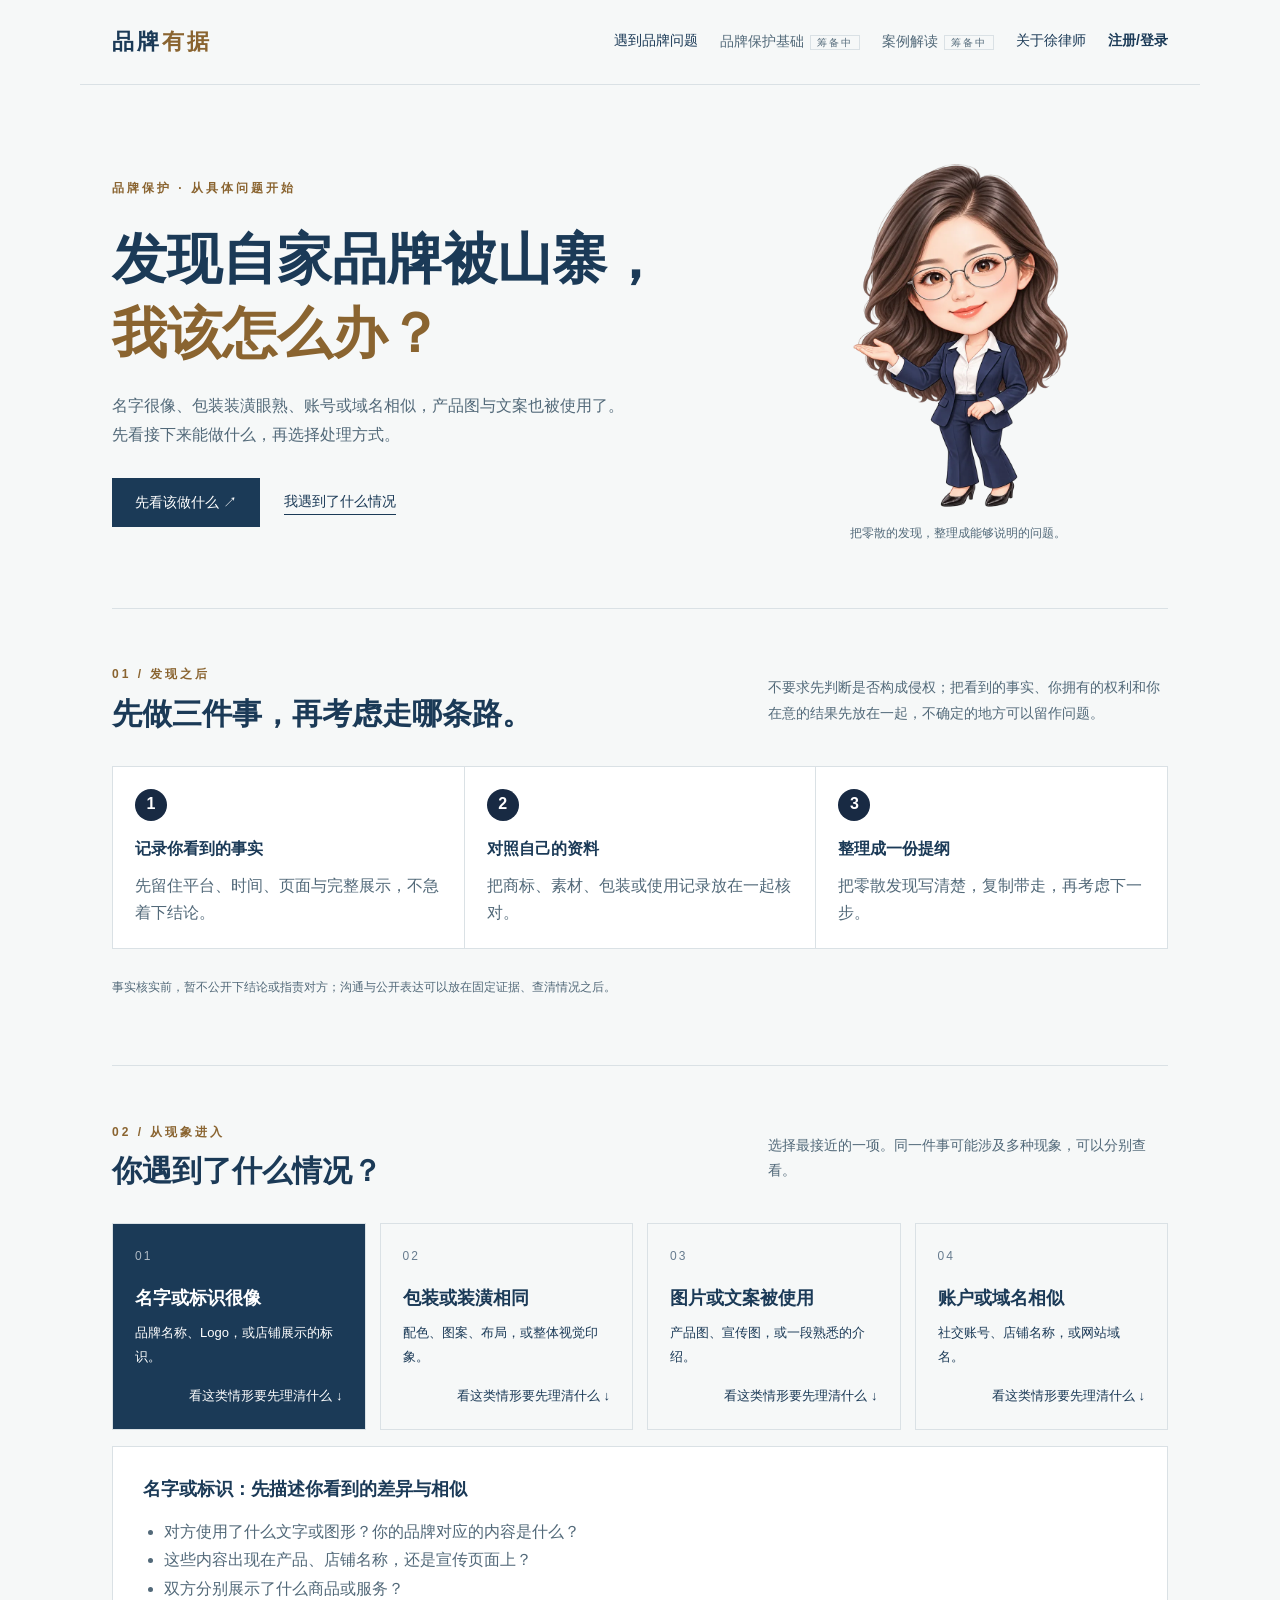
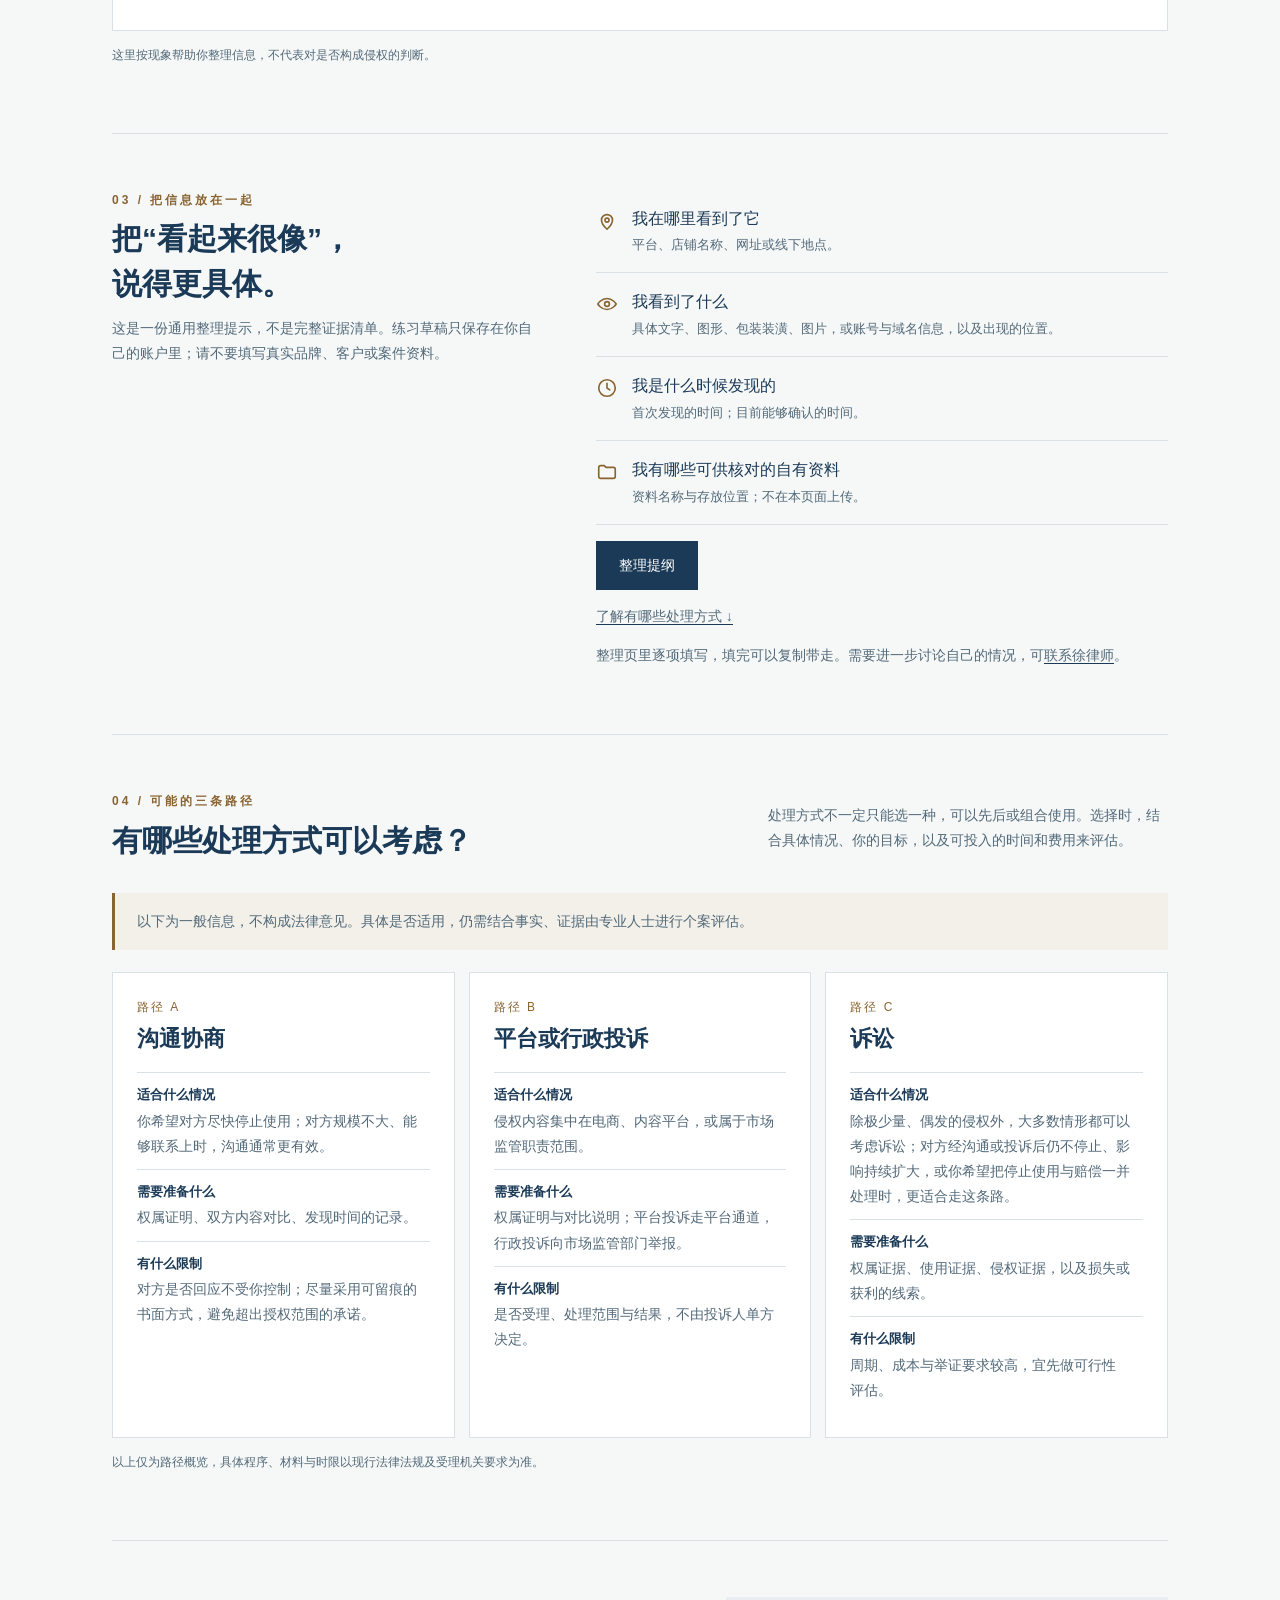
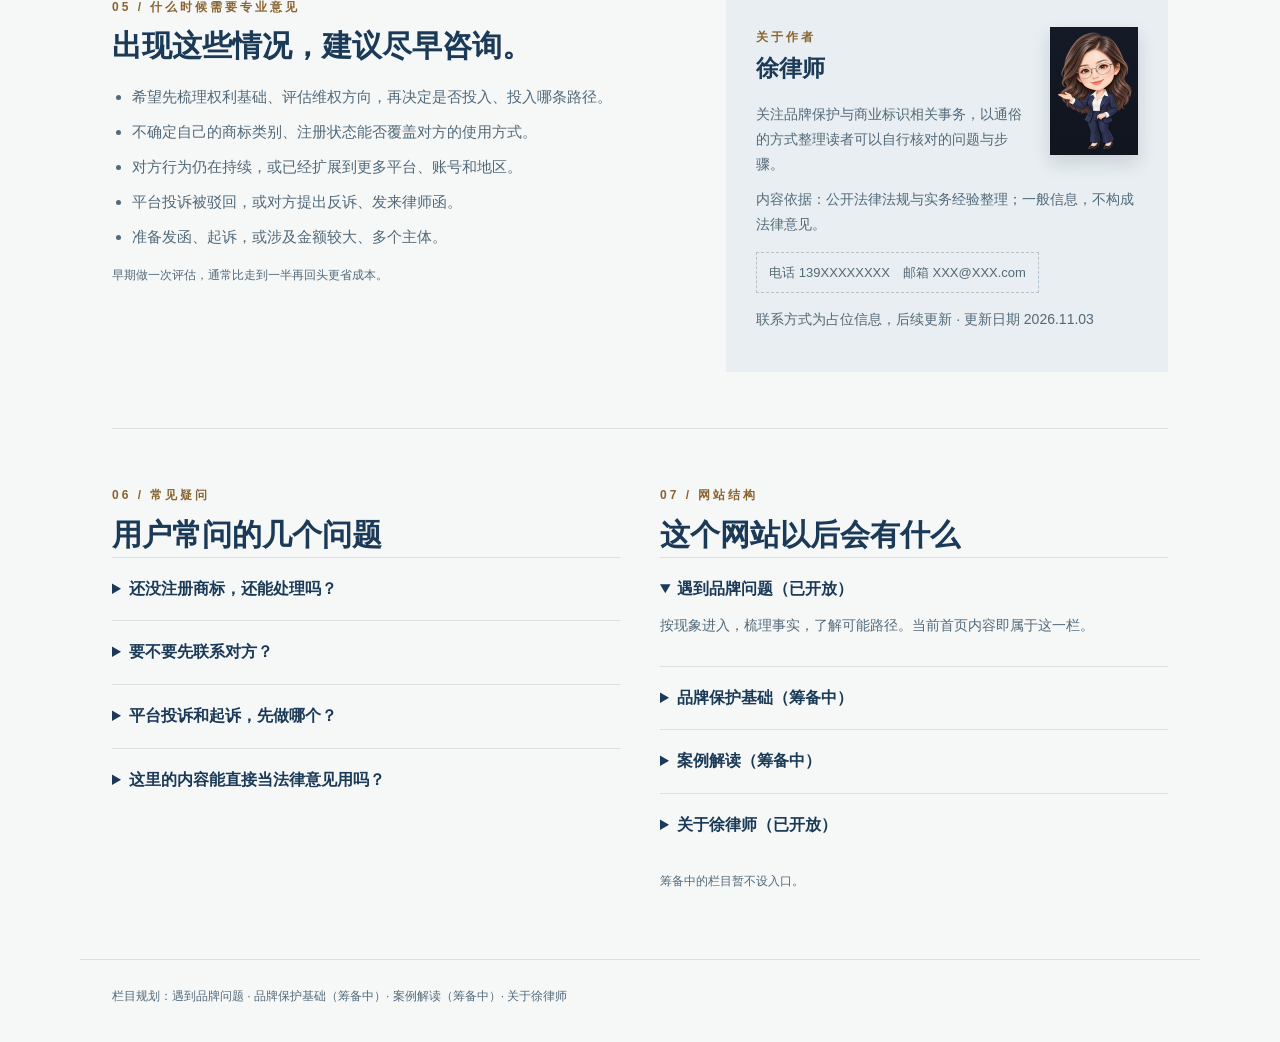
==== commit 2541d880: "第04课：迁移 Supabase 登录与云端草稿，适配 Vercel - 注册/登录/邮箱验证/云端草稿迁移到 Supabase - 修复本地服务暴露 .env，限制静态文件白名单 - 新增 Verc" ====
--- a/b/index.html
+++ b/b/index.html
@@ -2,7 +2,7 @@
 <html lang="zh-CN" data-preview-theme="b">
 <head>
 <meta charset="utf-8"><meta name="viewport" content="width=device-width,initial-scale=1">
-<title>品牌有据 · 藏蓝小像版</title>
+<title>品牌有据</title>
 <meta name="description" content="发现品牌疑似被模仿后，先固定事实、查清权利基础，再了解沟通、投诉与诉讼三条路径，以及何时需要专业意见。">
 <link rel="stylesheet" href="../assets/style.css">
 <link rel="stylesheet" href="../assets/theme-b.css">
@@ -186,7 +186,7 @@
     <span class="secno" aria-hidden="true">03</span>
     <div class="eyebrow"><span class="eyebrow-no">03 / </span>把信息放在一起</div>
     <h2>把“看起来很像”，<br>说得更具体。</h2>
-    <p>这是一份通用整理提示，不是完整证据清单。整理页只在自己的浏览器里填写，不会上传品牌、客户或案件资料。</p>
+    <p>这是一份通用整理提示，不是完整证据清单。练习草稿只保存在你自己的账户里；请不要填写真实品牌、客户或案件资料。</p>
   </div>
   <div class="checklist">
     <div class="clue"><svg aria-hidden="true" focusable="false" viewBox="0 0 24 24"><path d="M12 21s-6-5.2-6-10a6 6 0 1 1 12 0c0 4.8-6 10-6 10z"/><circle cx="12" cy="11" r="2.2"/></svg><span>我在哪里看到了它<small>平台、店铺名称、网址或线下地点。</small></span></div>
@@ -195,12 +195,6 @@
     <div class="clue"><svg aria-hidden="true" focusable="false" viewBox="0 0 24 24"><path d="M3 7a2 2 0 0 1 2-2h4l2 2h8a2 2 0 0 1 2 2v8a2 2 0 0 1-2 2H5a2 2 0 0 1-2-2z"/></svg><span>我有哪些可供核对的自有资料<small>资料名称与存放位置；不在本页面上传。</small></span></div>
     <div class="checkactions">
       <a class="primary" href="checklist.html">整理提纲</a>
-    </div>
-    <div class="outline-preview">
-      <h3>最后会得到什么？</h3>
-      <p>一份由你自己填写、可以复制到本地文档的整理提纲。</p>
-      <ul><li>我在哪里看到它</li><li>我看到了什么</li><li>我什么时候发现</li><li>我有哪些可供核对的资料</li></ul>
-      <p class="note">本地作业版另提供“暂存草稿”体验；公开站仍以自行填写、复制带走为准。</p>
     </div>
     <p class="note"><a class="textlink" href="#paths">了解有哪些处理方式 ↓</a></p>
     <p class="note">整理页里逐项填写，填完可以复制带走。需要进一步讨论自己的情况，可<a class="textlink" href="#about">联系徐律师</a>。</p>
@@ -288,18 +282,19 @@
     <details><summary>品牌保护基础（筹备中）</summary><p>基础概念、日常管理与常见误区，帮助在问题发生前做好准备。</p></details>
     <details><summary>案例解读（筹备中）</summary><p>从公开案例与脱敏事件中理解判断思路，不承担高频资讯更新。</p></details>
     <details><summary>关于徐律师（已开放）</summary><p>作者、专业方向、内容依据与联系方式。</p></details>
-    <p class="note">筹备中的栏目暂不设入口，待第一份完整内容完成后再开放。</p>
+    <p class="note">筹备中的栏目暂不设入口。</p>
   </div>
 </section>
 </main>
 
 <footer>
-  <span>品牌有据 · 藏蓝小像版</span>
   <span>栏目规划：遇到品牌问题 · 品牌保护基础（筹备中）· 案例解读（筹备中）· 关于徐律师</span>
 </footer>
 
 <script src="../assets/local-auth.js"></script>
 <script>
+if(location.hash.includes('type=signup'))location.replace('/b/login.html?verified=1');
+else if(location.hash.includes('error_description='))location.replace('/b/login.html?verify_error=1');
 const content={
   name:['名字或标识：先描述你看到的差异与相似',['对方使用了什么文字或图形？你的品牌对应的内容是什么？','这些内容出现在产品、店铺名称，还是宣传页面上？','双方分别展示了什么商品或服务？']],
   package:['包装或外观：把具体的相似之处列出来',['你觉得相似的是配色、图案、结构，还是整体布局？','你能否分别找到双方对应的完整展示内容？','相似之处出现在同类产品，还是不同产品上？']],
